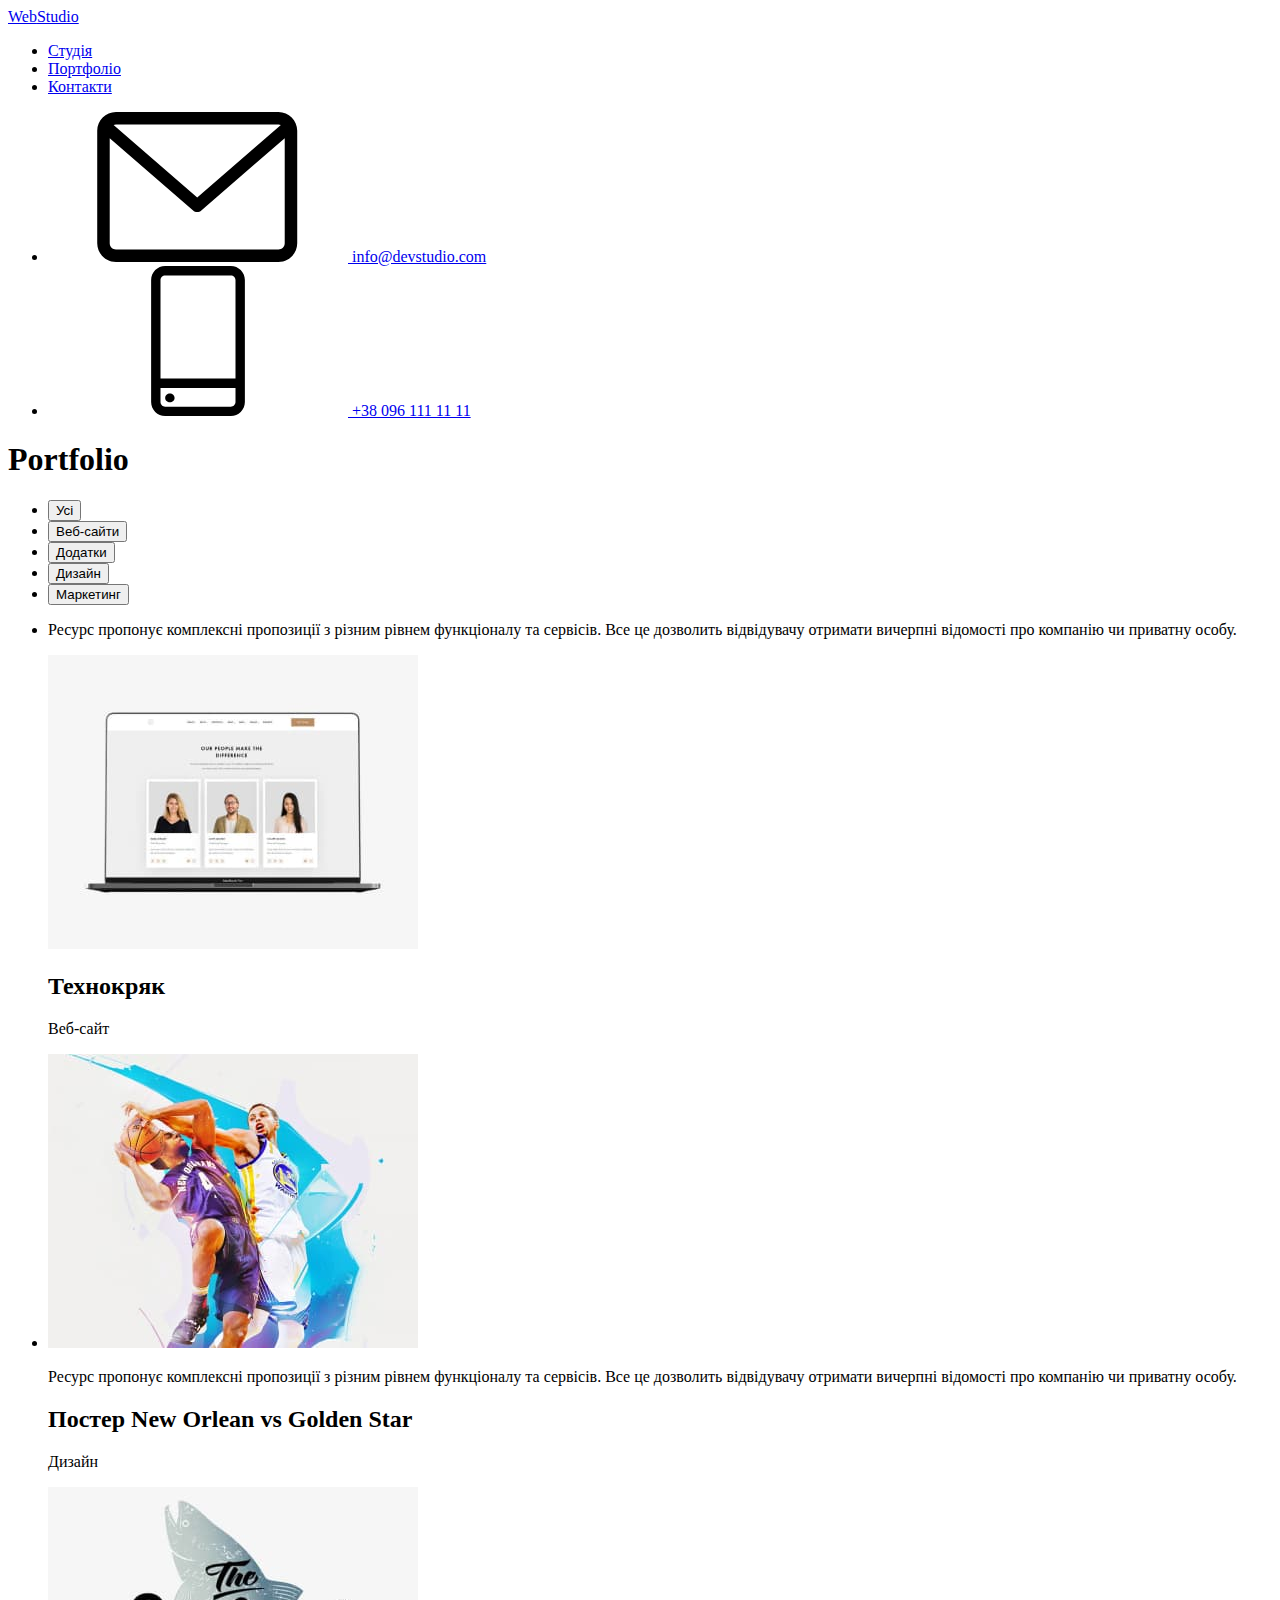
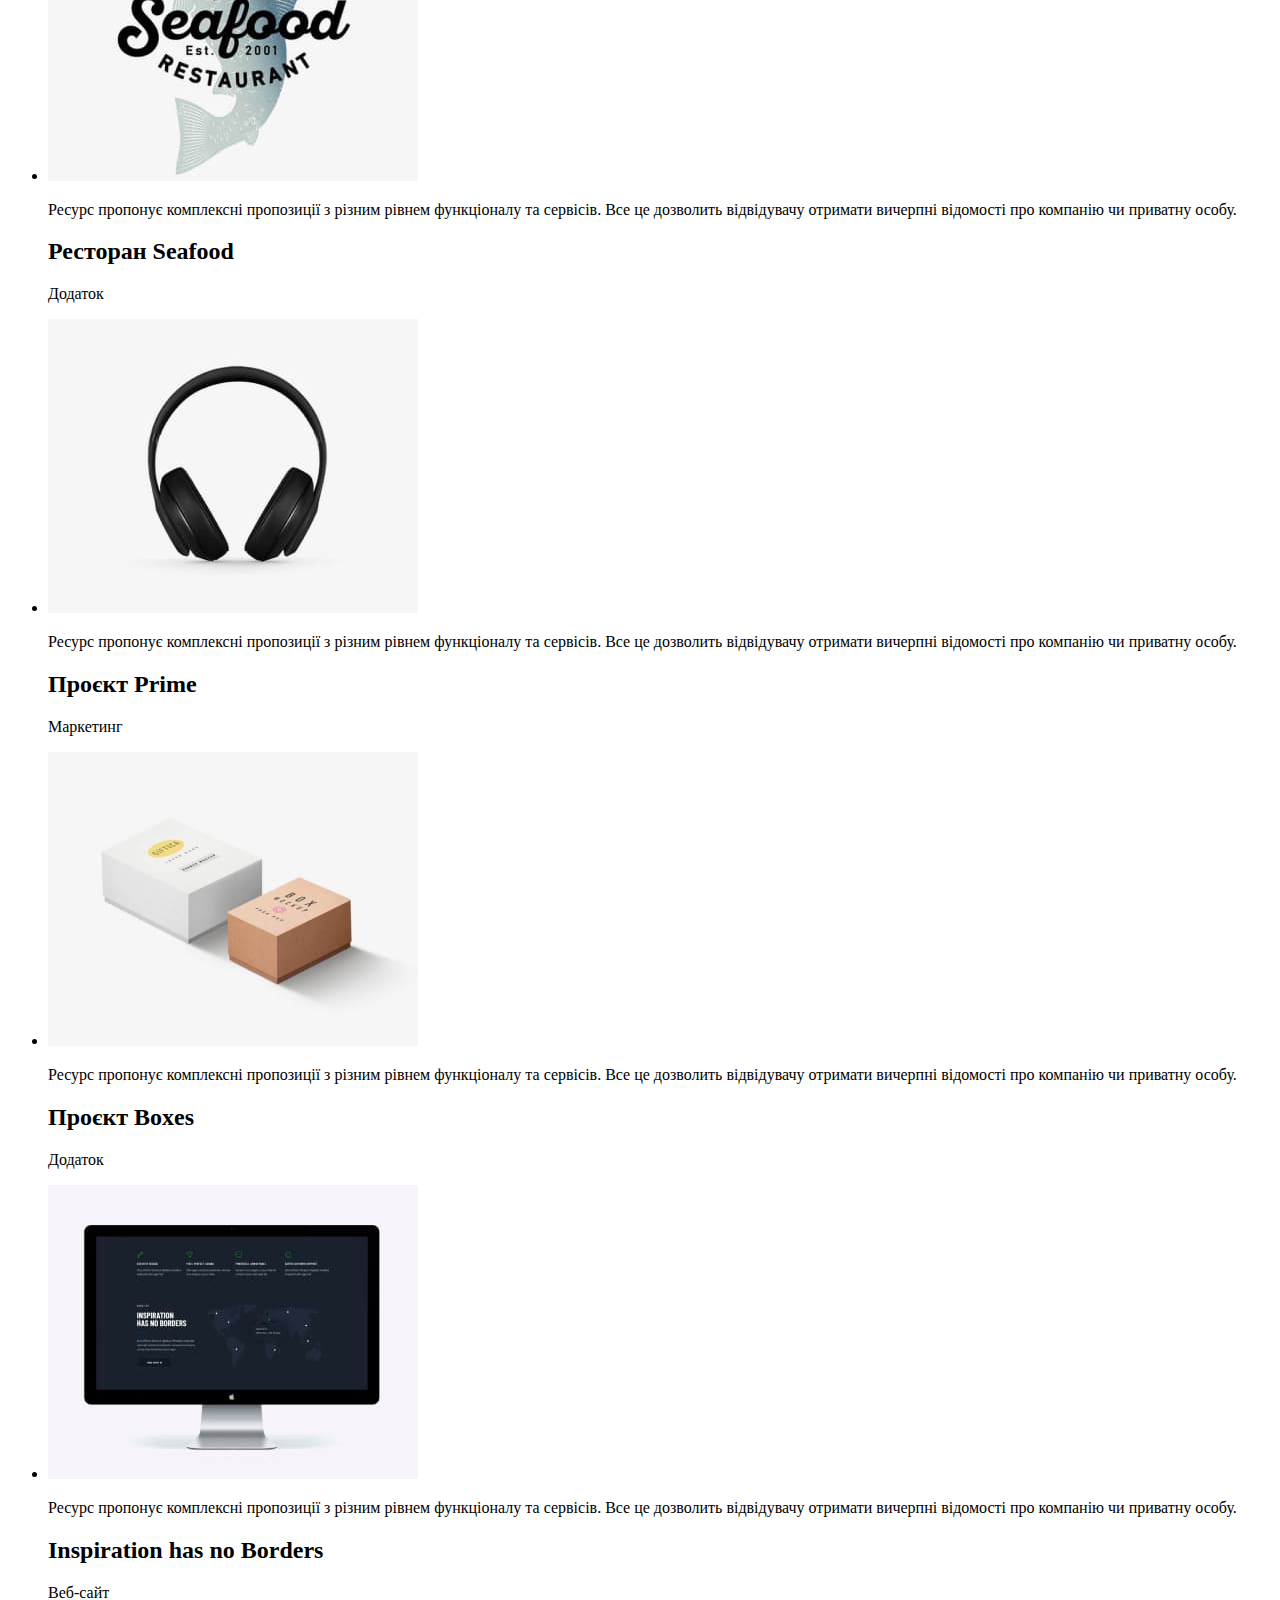
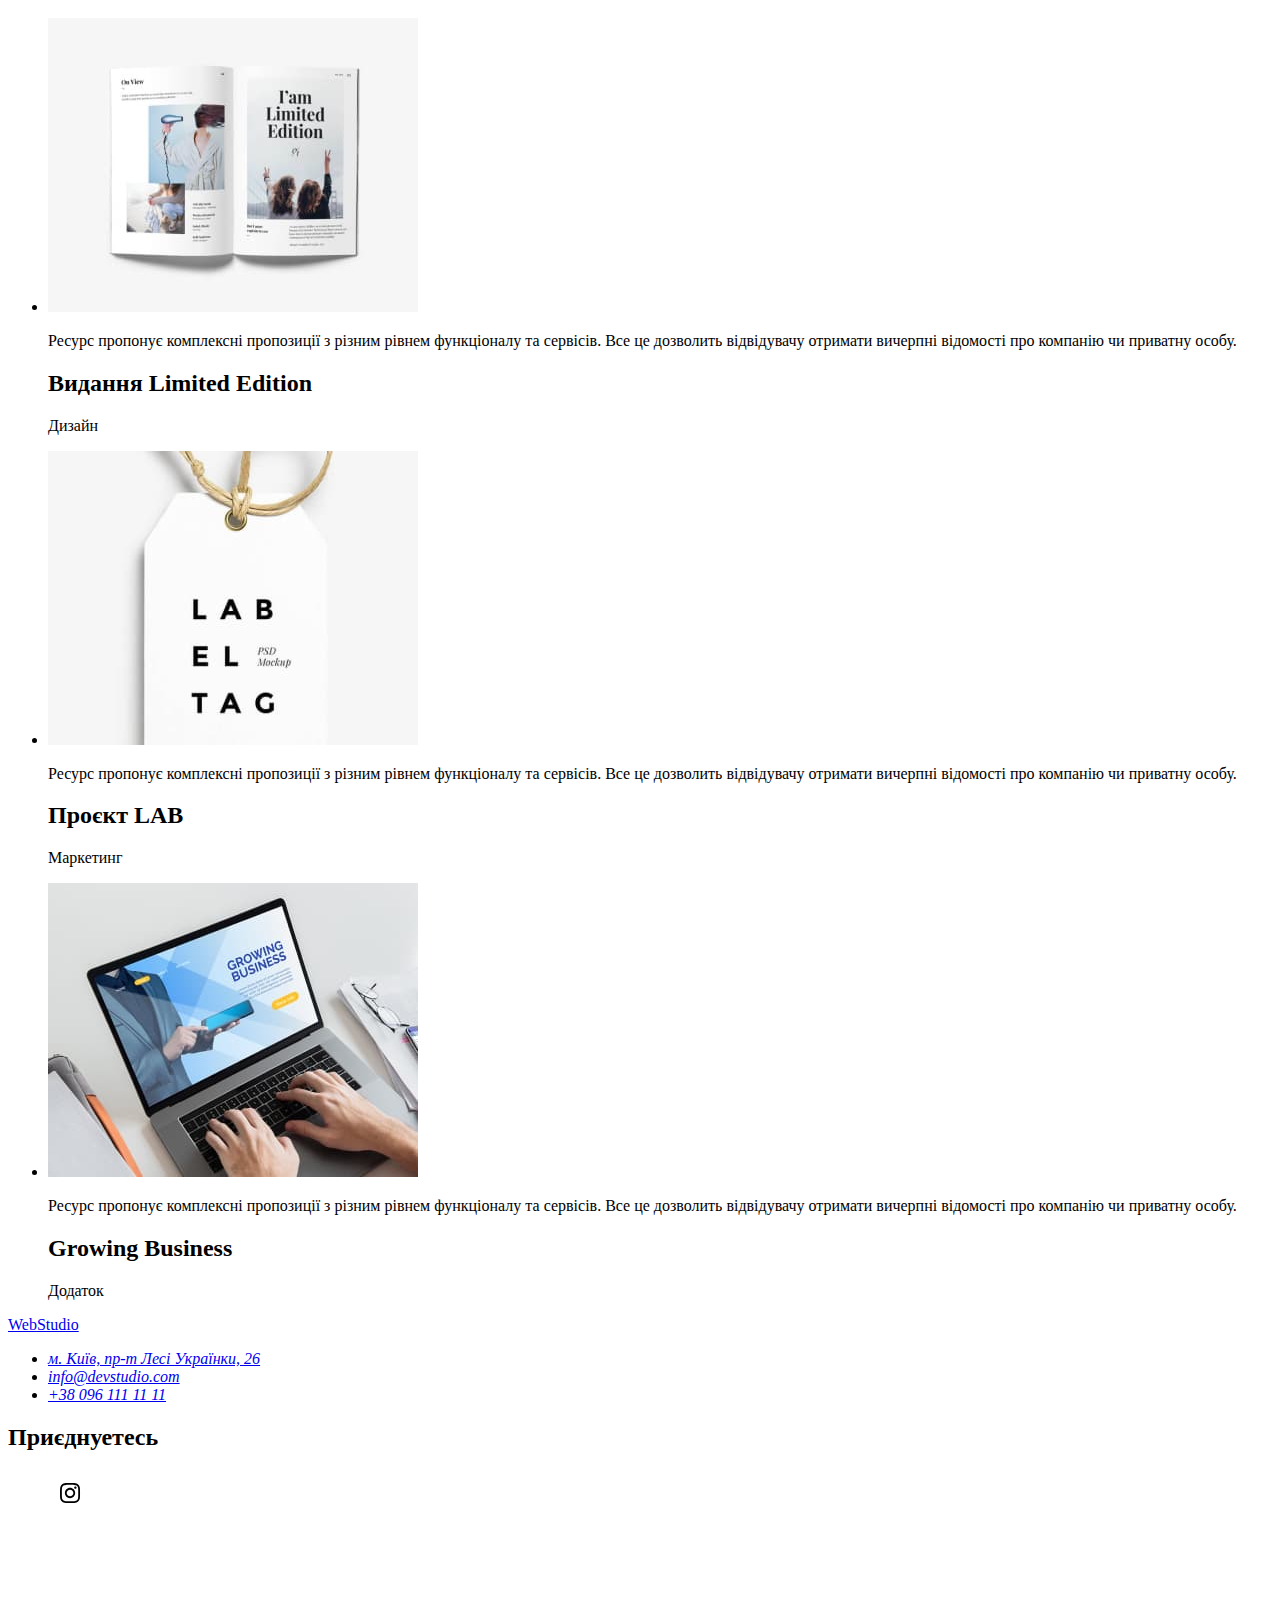
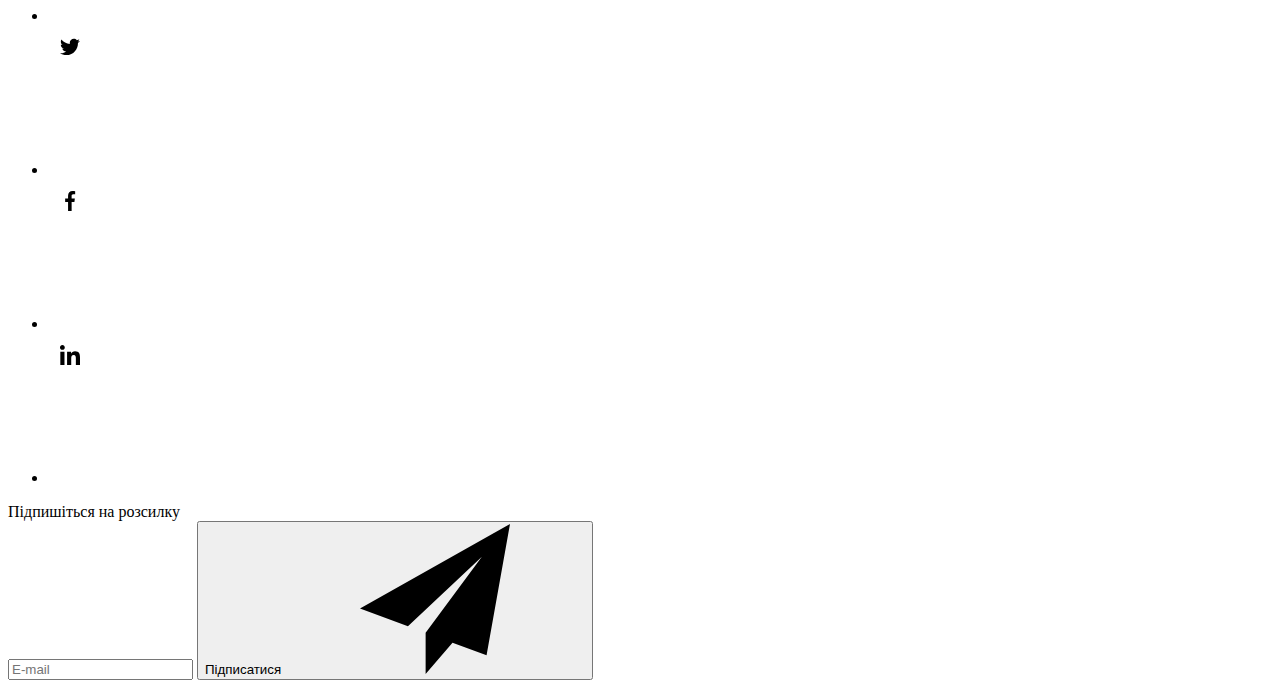
==== portfolio.html @ 0e7dcf39 "hw-7" ====
<!DOCTYPE html>
<html lang="uk">
  <head>
    <meta charset="UTF-8">
    <meta http-equiv="X-UA-Compatible" content="IE=edge">
    <meta name="viewport" content="width=device-width, initial-scale=1.0">
    <title>Document</title>
    <link rel="preconnect" href="https://fonts.googleapis.com" />
    <link rel="preconnect" href="https://fonts.gstatic.com" crossorigin />
    <link
      href="https://fonts.googleapis.com/css2?family=Raleway:wght@700&family=Roboto:wght@400;500;700;900&display=swap"
      rel="stylesheet"
    />
    <link rel="stylesheet" href="./dist/css/main.min.css">
</head>
<body>
  <header class="header">
    <div class="header__block container">
      <nav class="nav nav__block">
        <a class="logo header__block" href="./index.html"
          ><span class="logo__text">Web</span>Studio</a
        >
        <ul class="nav__list">
          <li class="nav__items">
            <a class="nav__link " href="./index.html">Студія</a>
          </li>
          <li class="nav__items">
            <a class="nav__link nav__link--current" href="./portfolio.html">Портфоліо</a>
          </li>
          <li class="nav__items">
            <a class="nav__link" href="./index.html">Контакти</a>
          </li>
        </ul>
      </nav>

      <ul class="contact">
        <li class="contact__items">
          <div class="contact__block">
            <a class="contact__link" href="mailto:info@devstudio.com"
            >
            <svg class="contact__icon">
              <use href="./images/icons.svg#icon-envelope">

              </use>
            </svg>
            info@devstudio.com</a
          >
        </div>
        </li>
          
        <li class="contact__items">
          <div class="contact__block">
          <a class="contact__link" href="tel:+380961111111"
            >
            
              <svg class="contact__icon">
                <use href="./images/icons.svg#icon-smartphone">

                </use>
              </svg>
            
            +38 096 111 11 11</a
          >
        </div>
        </li>
      
      </ul>
    </div>
    
</header>
    <main>
        <section class="section">
          <div class="container">
          <h1 class="visually-hidden">Portfolio</h1>
          <ul class="filters">
            <li class="filters__items">
              <button class="filters__button" type="button">Усі</button>
            </li>
            <li class="filters__items">
              <button class="filters__button" type="button">Веб-сайти</button>
            </li>
            <li class="filters__items">
              <button class="filters__button" type="button">Додатки</button>
            </li>
            <li class="filters__items">
              <button class="filters__button" type="button">Дизайн</button>
            </li>
            <li class="filters__items">
              <button class="filters__button" type="button">Маркетинг</button>
            </li>
          </ul>
          <ul class="portfolio">
            <li class="portfolio__items">
              <div class="portfolio__modal">
                <div class="overlay">
                  <p class="overlay__text">Ресурс пропонує комплексні пропозиції з різним рівнем функціоналу та сервісів. Все це дозволить відвідувачу отримати вичерпні відомості про компанію чи приватну особу.</p>
                </div>
                <img
                class="portfolio__img"
                src="./images/images-portfolio/img.jpg"
                alt="навушники"
                width="370"
                height="294"
              />
  
               </div>
              <div class="description">
                <h2 class="description__title">Технокряк</h2>
                <p class="description__text">Веб-сайт</p>
              </div>
            </li>
            <li class="portfolio__items">
              <div class="portfolio__modal">
                <img
                class="portfolio__img"
                src="./images/images-portfolio/img2.jpg"
                alt="навушники"
                width="370"
                height="294"
              />
              <div class="overlay">
                <p class="overlay__text">Ресурс пропонує комплексні пропозиції з різним рівнем функціоналу та сервісів. Все це дозволить відвідувачу отримати вичерпні відомості про компанію чи приватну особу.</p>
              </div>
               </div>
             <div class="description">
              <h2 class="description__title">
                Постер <span lang="en">New Orlean vs Golden Star</span>
              </h2>
              <p class="description__text">Дизайн</p>
             </div>
            </li>
            <li class="portfolio__items">
              <div class="portfolio__modal">
                <img
                class="portfolio__img"
                src="./images/images-portfolio/img3.jpg"
                alt="навушники"
                width="370"
                height="294"
              />
              <div class="overlay">
                <p class="overlay__text">Ресурс пропонує комплексні пропозиції з різним рівнем функціоналу та сервісів. Все це дозволить відвідувачу отримати вичерпні відомості про компанію чи приватну особу.</p>
              </div>
               </div>
             <div class="description">
              <h2 class="description__title">Ресторан Seafood</h2>
              <p class="description__text">Додаток</p>
             </div>
            </li>
            <li class="portfolio__items">
             <div class="portfolio__modal">
              <img class="portfolio__img"
              src="./images/images-portfolio/img4.jpg"
              alt="навушники"
              width="370"
              height="294"
            />
            <div class="overlay">
              <p class="overlay__text">Ресурс пропонує комплексні пропозиції з різним рівнем функціоналу та сервісів. Все це дозволить відвідувачу отримати вичерпні відомості про компанію чи приватну особу.</p>
            </div>
             </div>
              <div class="description">
                <h2 class="description__title">Проєкт Prime</h2>
              <p class="description__text">Маркетинг</p>
              </div>
            </li>
            <li class="portfolio__items">
            <div class="portfolio__modal">
              <img class="portfolio__img"
              src="./images/images-portfolio/img5.jpg"
              alt="дві коробки"
              width="370"
              height="294"
            />
            <div class="overlay">
              <p class="overlay__text">Ресурс пропонує комплексні пропозиції з різним рівнем функціоналу та сервісів. Все це дозволить відвідувачу отримати вичерпні відомості про компанію чи приватну особу.</p>
            </div>
            </div>
             <div class="description">
              <h2 class="description__title">Проєкт <span lang="en">Boxes</span></h2>
              <p class="description__text">Додаток</p>
             </div>
            </li>
            <li class="portfolio__items">
              <div class="portfolio__modal">
                <img
                class="portfolio__img"
                src="./images/images-portfolio/img6.jpg"
                width="370"
                height="294"
              />
              <div class="overlay">
                <p class="overlay__text">Ресурс пропонує комплексні пропозиції з різним рівнем функціоналу та сервісів. Все це дозволить відвідувачу отримати вичерпні відомості про компанію чи приватну особу.</p>
              </div>
               </div>
              <div class="description">
                <h2 class="description__title" lang="en">
                  Inspiration has no Borders 
                </h2>
                <p class="description__text">Веб-сайт</p>
              </div>
            </li>
            <li class="portfolio__items">
              <div class="portfolio__modal">
                <img
                class="portfolio__img"
                src="./images/images-portfolio/img7.jpg"
                alt="навушники"
                width="370"
                height="294"
              />
              <div class="overlay">
                <p class="overlay__text">Ресурс пропонує комплексні пропозиції з різним рівнем функціоналу та сервісів. Все це дозволить відвідувачу отримати вичерпні відомості про компанію чи приватну особу.</p>
              </div>
               </div>
              <div class="description">
                <h2 class="description__title">
                  Видання <span lang="en">Limited Edition</span>
                </h2>
                <p class="description__text">Дизайн</p>
              </div>
            </li>
            <li class="portfolio__items">
              <div class="portfolio__modal">
                <img
                class="portfolio__img"
                src="./images/images-portfolio/img8.jpg"
                alt="навушники"
                width="370"
                height="294"
              />
              <div class="overlay">
                <p class="overlay__text">Ресурс пропонує комплексні пропозиції з різним рівнем функціоналу та сервісів. Все це дозволить відвідувачу отримати вичерпні відомості про компанію чи приватну особу.</p>
              </div>
               </div>
              <div class="description">
                <h2 class="description__title">Проєкт <span lang="en">LAB</span></h2>
              <p class="description__text">Маркетинг</p>
              </div>
            </li>
            <li class="portfolio__items">
              <div class="portfolio__modal">
                <img
                class="portfolio__img"
                src="./images/images-portfolio/img9.jpg"
                alt="навушники"
                width="370"
                height="294"
              />
              <div class="overlay">
                <p class="overlay__text">Ресурс пропонує комплексні пропозиції з різним рівнем функціоналу та сервісів. Все це дозволить відвідувачу отримати вичерпні відомості про компанію чи приватну особу.</p>
              </div>
               </div>
              <div class="description">
                <h2 class="description__title" lang="en">Growing Business</h2>
              <p class="description__text">Додаток</p>
            </div>
          </li>
        </ul>
      </div>
        </section>
    </main>
    <footer class="footer">
      <div class="footer__flex container">
        <div class="footer__block">
          <a class="logo logo__color" href="./index.html"
            ><span class="logo__text">Web</span>Studio</a
          >
          <address class="address">
            <ul class="adress__list">
              <li class="adress__items">
                <a class="adress__link adress__link--color " href="#"> м. Київ, пр-т Лесі Українки, 26</a>
              </li>
              <li class="adress__items">
                <a class="adress__link " href=" mailto:info@devstudio.com"
                  >info@devstudio.com</a
                >
              </li>
              <li class="adress__items">
                <a class="adress__link " href="tel:+380961111111"
                  >+38 096 111 11 11</a
                >
              </li>
            
          </address>
        </div>
          <div class="social_block">
          </ul>
          <h2 class="social__title">Приєднуетесь</h2>
          <ul class="social__list">
            <li class="social__items">
              <a class="social__link social__link--color" href="">
              <svg class="social__icon"> 
                <use href="./images/icons.svg#icon-instagram" width="44" height="44">

              </use>
            </svg>
            </a>
            </li>
            <li class="social__items">
              <a class="social__link social__link--color" href="">
              <svg class="social__icon"> 
                <use href="./images/icons.svg#icon-twiter" width="44" height="44">

              </use>
            </svg>
            </a>
            </li>
            <li class="social__items">
              <a class="social__link social__link--color" href="">
              <svg class="social__icon"> 
                <use href="./images/icons.svg#icon-facebock" width="44" height="44">

              </use>
            </svg>
            </a>
            </li>
            <li class="social__items">
              <a class="social__link social__link--color" href="">
              <svg class="social__icon"> 
                <use href="./images/icons.svg#icon-in" width="44" height="44">

              </use>
            </svg>
            </a>
            </li>
          </ul>
          </div>
          <div class="subscription">
            <form class="subscription__form">
              <label class="subscription__lable" for="subscription__email">Підпишіться на розсилку</label>
             <div class="subscription__block">
              <input class="subscription__input" type="email" name="form-subscription" id="subscription__email" placeholder="E-mail">
              <button class="subscription__button" type="submit">
                Підписатися
              <svg class="subscription__icon"><use href="./images/icons.svg#icon-send"></use></svg>
              </button>
             </div>
            </form>
          </div>
      </div>
  </footer>
</body>
</html>
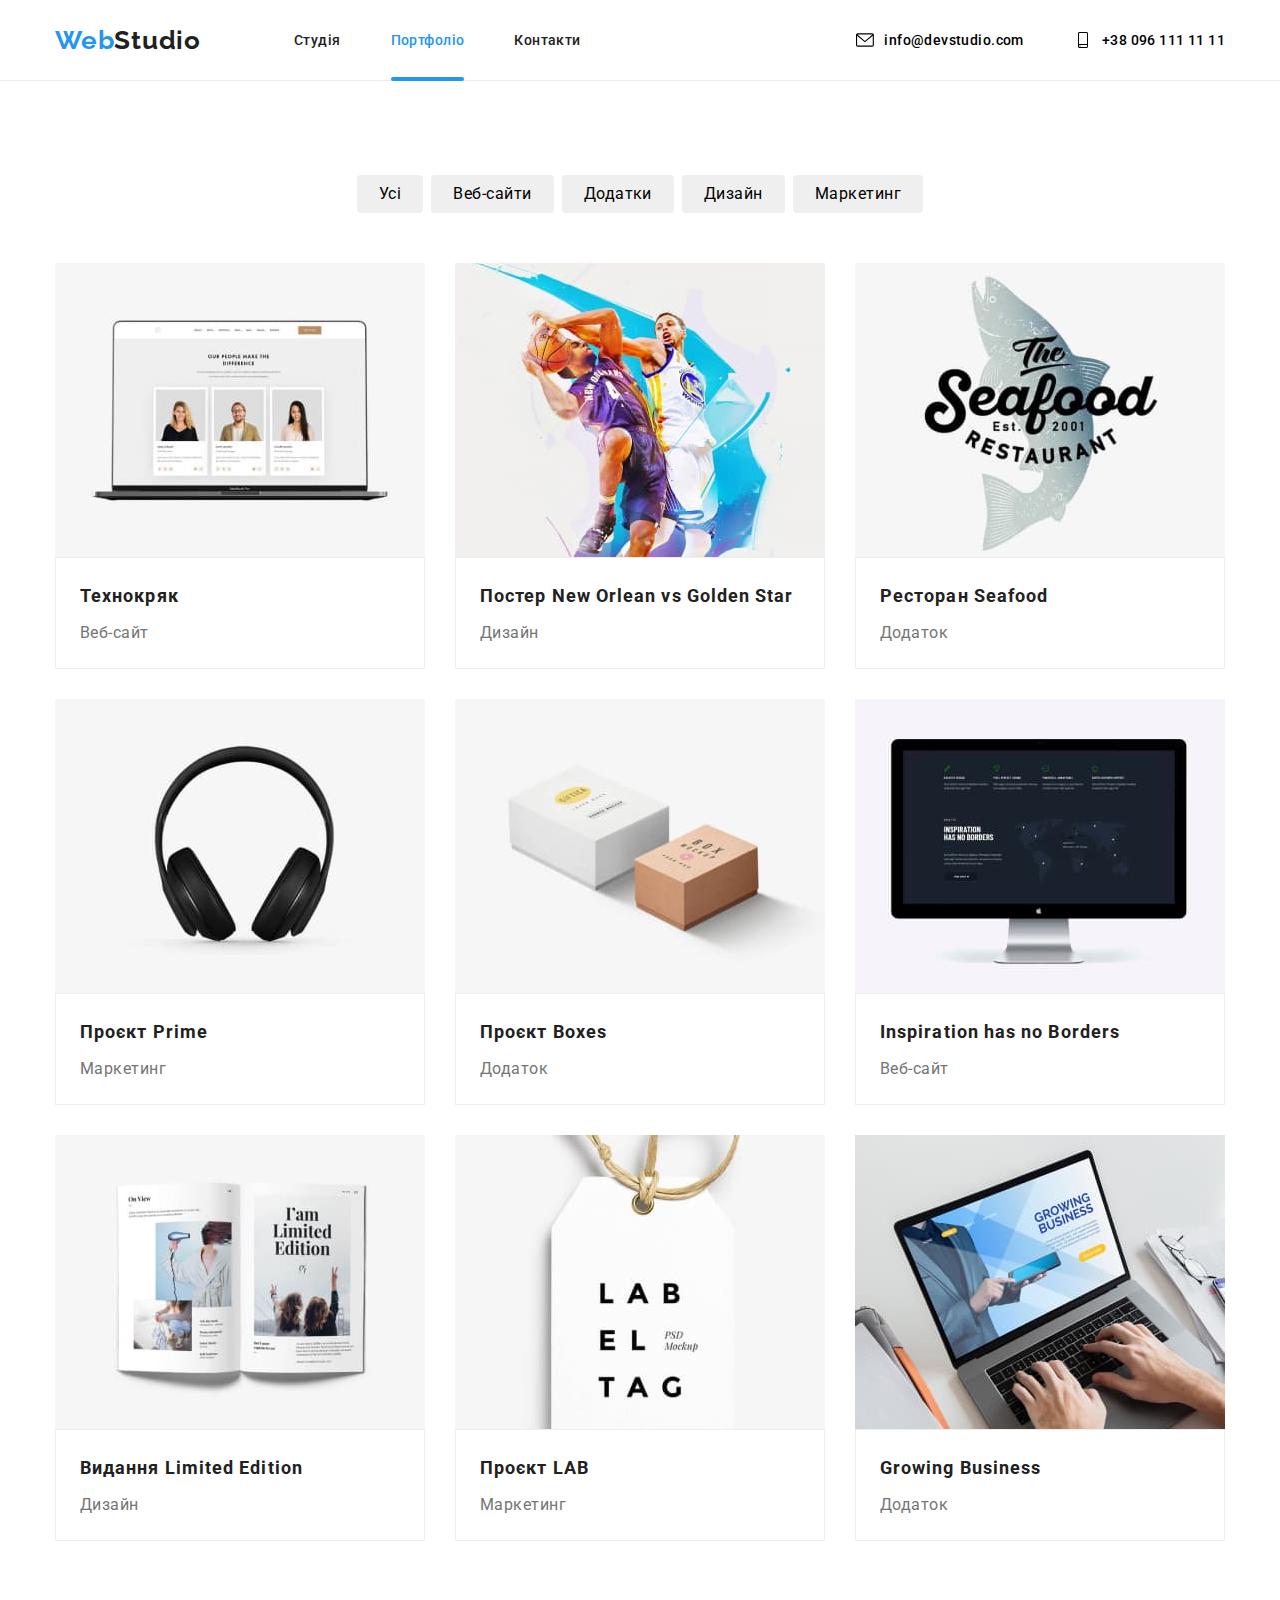
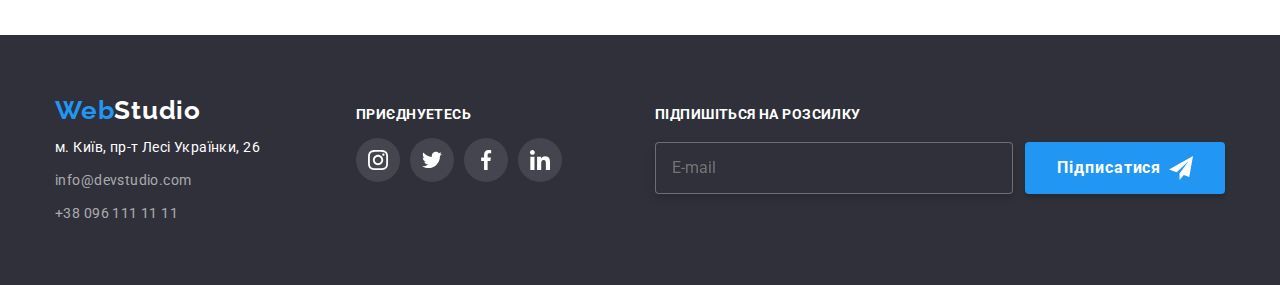
==== commit fd813915: "hw-7- не працювали стилі" ====
--- a/portfolio.html
+++ b/portfolio.html
@@ -11,7 +11,7 @@
       href="https://fonts.googleapis.com/css2?family=Raleway:wght@700&family=Roboto:wght@400;500;700;900&display=swap"
       rel="stylesheet"
     />
-    <link rel="stylesheet" href="./dist/css/main.min.css">
+    <link rel="stylesheet" href="./css/main.min.css">
 </head>
 <body>
   <header class="header">
--- a/css/main.min.css
+++ b/css/main.min.css
@@ -0,0 +1 @@
+/*! modern-normalize v1.1.0 | MIT License | https://github.com/sindresorhus/modern-normalize */*,::before,::after{-webkit-box-sizing:border-box;box-sizing:border-box}html{line-height:1.15;-webkit-text-size-adjust:100%;-moz-tab-size:4;-o-tab-size:4;tab-size:4}body{margin:0;font-family:system-ui,"Segoe UI",Roboto,Helvetica,Arial,sans-serif,"Apple Color Emoji","Segoe UI Emoji"}hr{height:0;color:inherit}abbr[title]{-webkit-text-decoration:underline dotted;text-decoration:underline dotted}b,strong{font-weight:bolder}code,kbd,samp,pre{font-family:ui-monospace,SFMono-Regular,Consolas,"Liberation Mono",Menlo,monospace;font-size:1em}small{font-size:80%}sub,sup{font-size:75%;line-height:0;position:relative;vertical-align:baseline}sub{bottom:-0.25em}sup{top:-0.5em}table{text-indent:0;border-color:inherit}button,input,optgroup,select,textarea{font-family:inherit;font-size:100%;line-height:1.15;margin:0}button,select{text-transform:none}button,[type=button],[type=reset],[type=submit]{-webkit-appearance:button}::-moz-focus-inner{border-style:none;padding:0}:-moz-focusring{outline:1px dotted ButtonText}:-moz-ui-invalid{box-shadow:none}legend{padding:0}progress{vertical-align:baseline}::-webkit-inner-spin-button,::-webkit-outer-spin-button{height:auto}[type=search]{-webkit-appearance:textfield;outline-offset:-2px}::-webkit-search-decoration{-webkit-appearance:none}::-webkit-file-upload-button{-webkit-appearance:button;font:inherit}summary{display:list-item}.visually-hidden{position:absolute;width:1px;height:1px;margin:-1px;border:0;padding:0;white-space:nowrap;-webkit-clip-path:inset(100%);clip-path:inset(100%);clip:rect(0 0 0 0);overflow:hidden}body{font-family:"Roboto",sans-serif;font-size:14px}.section{padding:94px 0}.container{width:1200px;margin:0 auto;padding:0 15px}*{margin:0;padding:0;-webkit-box-sizing:border-box;box-sizing:border-box}a{text-decoration:none;color:#212121}li{list-style:none}img{display:block}.header{border-bottom:1px solid #ececec}.header__block{display:-webkit-box;display:-ms-flexbox;display:flex;-webkit-box-align:center;-ms-flex-align:center;align-items:center}.logo{font-family:"Raleway",sans-serif;color:#212121;font-weight:700;font-size:26px;line-height:1.1923076923;letter-spacing:.03em;margin-right:93px;padding-top:24px;padding-bottom:24px}.logo__color{color:#fff}.logo__text{color:#2196f3}.nav__block{display:-webkit-box;display:-ms-flexbox;display:flex;-webkit-box-align:center;-ms-flex-align:center;align-items:center}.nav__list,.contact{display:-webkit-box;display:-ms-flexbox;display:flex;-webkit-box-align:center;-ms-flex-align:center;align-items:center;margin-left:auto}.nav__items,.contact__items{margin-right:50px}.nav__items:last-child,.contact__items:last-child{margin-right:0}.nav__link{position:relative;font-weight:500;line-height:1.1428571429;letter-spacing:.03em;padding:32px 0;display:block;-webkit-transition:color 250ms cubic-bezier(0.4, 0, 0.2, 1);transition:color 250ms cubic-bezier(0.4, 0, 0.2, 1)}.nav__link:hover,.nav__link:focus{color:#2196f3}.nav__link--current{color:#2196f3}.nav__link--current::after{content:"";position:absolute;bottom:-1px;left:0;width:100%;height:4px;background-color:#2196f3;border-radius:4px}.contact__link{color:var(--paragraph-color);font-weight:500;line-height:1.1428571429;letter-spacing:.03em;padding:32px 0;display:-webkit-box;display:-ms-flexbox;display:flex;-webkit-box-align:center;-ms-flex-align:center;align-items:center;-webkit-transition:color 250ms cubic-bezier(0.4, 0, 0.2, 1);transition:color 250ms cubic-bezier(0.4, 0, 0.2, 1)}.contact__link:hover,.contact__link:focus{color:#2196f3}.contact__icon{width:18px;height:16px;margin-right:10px;fill:currentColor}.hero{text-align:center;background-color:#2f303a;background-image:-webkit-gradient(linear, left bottom, left top, color-stop(100%, rgba(47, 48, 58, 0.4)), to(rgba(47, 48, 58, 0.4))),url(/images/hero-img.jpg);background-image:linear-gradient(to top, rgba(47, 48, 58, 0.4) 100%, rgba(47, 48, 58, 0.4) 100%),url(/images/hero-img.jpg);background-repeat:no-repeat;background-size:cover;background-position:center;padding:200px 0;max-width:1600px;margin:0 auto}.hero__title{font-weight:900;font-size:44px;line-height:1.3636363636;letter-spacing:.06em;text-transform:uppercase;color:#fff;margin-bottom:30px;width:700px;margin:0 auto}.hero__button{background-color:#2196f3;color:#fff;margin-top:30px;font-weight:700;font-size:16px;line-height:1.875;cursor:pointer;padding:10px 32px;border:1px solid #2196f3;border-radius:4px}.features__list{display:-webkit-box;display:-ms-flexbox;display:flex}.features__list>.features__items:not(:first-child){margin-left:30px}.features__items{width:270px}.features__block{width:270px;height:120px;display:-webkit-box;display:-ms-flexbox;display:flex;-webkit-box-pack:center;-ms-flex-pack:center;justify-content:center;-webkit-box-align:center;-ms-flex-align:center;align-items:center;background-color:#f5f4fa;border-radius:4px;margin-bottom:30px}.features__icon{width:70px;height:70px}.features__title{font-size:14px;line-height:1.1428571429;letter-spacing:.03em;text-transform:uppercase;margin-bottom:10px}.features__text{line-height:1.7142857143;letter-spacing:.03em;color:#757575}.work__title{margin-bottom:50px;font-size:36px;line-height:1.1666666667;letter-spacing:.03em;text-align:center}.work__list{display:-webkit-box;display:-ms-flexbox;display:flex}.work__items{position:relative}.work__items:not(:first-child){margin-left:30px}.work__lable{font-weight:700;font-size:14px;line-height:1.1428571429;letter-spacing:.03em;text-transform:uppercase;color:#fff;background-color:rgba(47,48,58,.8)}.work__lable--position{display:-webkit-box;display:-ms-flexbox;display:flex;-webkit-box-pack:center;-ms-flex-pack:center;justify-content:center;-webkit-box-align:center;-ms-flex-align:center;align-items:center;position:absolute;bottom:0;left:0;width:100%;height:70px}.team__section{background-color:#f5f4fa;padding-top:94px;padding-bottom:94px}.team__title{margin-bottom:50px;font-size:36px;line-height:1.1666666667;letter-spacing:.03em;text-align:center}.team__list{display:-webkit-box;display:-ms-flexbox;display:flex;-webkit-box-pack:center;-ms-flex-pack:center;justify-content:center;margin:0 auto}.team__items{background-color:#fff;-webkit-box-shadow:0 4px 2px -2px #a4a4a4;box-shadow:0 4px 2px -2px #a4a4a4}.team__items:not(:first-child){margin-left:30px}.wraper{padding-top:30px;padding-bottom:30px}.wraper__name{margin-bottom:10px;font-weight:500;font-size:16px;line-height:1.1875;letter-spacing:.03em;text-align:center}.wraper__skills{font-size:16px;line-height:1.1875;letter-spacing:.03em;color:#757575;text-align:center}.social{display:-webkit-box;display:-ms-flexbox;display:flex;-webkit-box-pack:center;-ms-flex-pack:center;justify-content:center;-webkit-box-align:center;-ms-flex-align:center;align-items:center;margin-top:16px}.social__items:not(:last-child){margin-right:10px}.social__link{fill:#afb1b8;display:-webkit-box;display:-ms-flexbox;display:flex;-webkit-box-pack:center;-ms-flex-pack:center;justify-content:center;width:100%;height:100%;border-radius:50%;-webkit-transition:background-color 250ms cubic-bezier(0.4, 0, 0.2, 1),fill 250ms cubic-bezier(0.4, 0, 0.2, 1);transition:background-color 250ms cubic-bezier(0.4, 0, 0.2, 1),fill 250ms cubic-bezier(0.4, 0, 0.2, 1)}.social__link:hover,.social__link:focus{background-color:#2196f3;fill:#fff}.social__link--color{display:-webkit-box;display:-ms-flexbox;display:flex;-webkit-box-pack:center;-ms-flex-pack:center;justify-content:center;fill:#fff;background-color:rgba(255,255,255,.1);border-radius:50%}.social__icon{width:44px;height:44px}.client__title{margin-bottom:50px;font-size:36px;line-height:1.1666666667;letter-spacing:.03em;text-align:center}.client__list{display:-webkit-box;display:-ms-flexbox;display:flex;-webkit-box-pack:justify;-ms-flex-pack:justify;justify-content:space-between}.client__items{width:170px}.client__link{width:100%;height:90px;border:1px solid #afb1b8;fill:#afb1b8;border-radius:4px;display:-webkit-box;display:-ms-flexbox;display:flex;-webkit-box-pack:center;-ms-flex-pack:center;justify-content:center;-webkit-box-align:center;-ms-flex-align:center;align-items:center;-webkit-transition:fill 250ms cubic-bezier(0.4, 0, 0.2, 1),border-color 250ms cubic-bezier(0.4, 0, 0.2, 1);transition:fill 250ms cubic-bezier(0.4, 0, 0.2, 1),border-color 250ms cubic-bezier(0.4, 0, 0.2, 1)}.client__link:hover,.client__link:focus{border-color:#2196f3;fill:#2196f3}.client__icon{width:106px;height:60px}.footer{background-color:#2f303a;padding-top:60px;padding-bottom:60px}.footer__flex{display:-webkit-box;display:-ms-flexbox;display:flex;-webkit-box-align:baseline;-ms-flex-align:baseline;align-items:baseline}.footer__block{margin-right:70px;min-width:231px}.address{margin-top:9px}.adress__list{-webkit-box-orient:vertical;-webkit-box-direction:normal;-ms-flex-direction:column;flex-direction:column}.adress__items{margin-top:9px}.adress__link{font-style:normal;letter-spacing:.03em;line-height:1.7142857143;color:rgba(255,255,255,.6);-webkit-transition:color 250ms cubic-bezier(0.4, 0, 0.2, 1);transition:color 250ms cubic-bezier(0.4, 0, 0.2, 1)}.adress__link:hover,.adress__link:focus{color:#2196f3}.adress__link--color{color:#fff}.social__title{color:#fff;font-size:14px;line-height:1.1428571429;letter-spacing:.03em;text-transform:uppercase}.social__list{display:-webkit-box;display:-ms-flexbox;display:flex;-webkit-box-pack:center;-ms-flex-pack:center;justify-content:center;-webkit-box-align:center;-ms-flex-align:center;align-items:center;margin-top:16px}.social__items:not(:last-child){margin-right:10px}.subscription{position:relative;width:570px;margin-left:93px}.subscription__lable{color:#fff;font-size:14px;font-weight:700;line-height:1.1428571429;letter-spacing:.03em;text-transform:uppercase}.subscription__block{display:-webkit-inline-box;display:-ms-inline-flexbox;display:inline-flex;margin-top:20px}.subscription__input{width:358px;margin-right:12px;padding:15px 16px;background-color:#2f303a;color:rgba(255,255,255,.6);border:1px solid rgba(255,255,255,.3);-webkit-filter:drop-shadow(0px 4px 4px rgba(0, 0, 0, 0.15));filter:drop-shadow(0px 4px 4px rgba(0, 0, 0, 0.15));border-radius:4px;font-family:inherit;font-size:16px;line-height:1.25;-webkit-transition:outline 250ms cubic-bezier(0.4, 0, 0.2, 1);transition:outline 250ms cubic-bezier(0.4, 0, 0.2, 1)}.subscription__input:focus{outline:1px solid #2196f3;color:#fff}.subscription__button{display:-webkit-box;display:-ms-flexbox;display:flex;-ms-flex-pack:distribute;justify-content:space-around;-webkit-box-align:center;-ms-flex-align:center;align-items:center;width:200px;background:#2196f3;-webkit-box-shadow:0px 4px 4px rgba(0,0,0,.15);box-shadow:0px 4px 4px rgba(0,0,0,.15);border-radius:4px;border:none;cursor:pointer;padding:10px 28px;font-family:inherit;font-style:normal;font-weight:700;font-size:16px;line-height:1.875;letter-spacing:.06em;color:#fff}.subscription__icon{width:24px;height:24px;fill:#fff}.beack-drop{position:fixed;top:0;left:0;width:100%;height:100%;background-color:rgba(0,0,0,.1019607843);opacity:1;-webkit-transition:opacity 250ms cubic-bezier(0.4, 0, 0.2, 1),visibility 250ms cubic-bezier(0.4, 0, 0.2, 1);transition:opacity 250ms cubic-bezier(0.4, 0, 0.2, 1),visibility 250ms cubic-bezier(0.4, 0, 0.2, 1)}.beack-drop.is-hidden{opacity:0;visibility:hidden}.beack-drop.is-hidden .modal{-webkit-transform:translate(-50%, -50%) scale(0.9);transform:translate(-50%, -50%) scale(0.9)}.modal{position:absolute;top:50%;left:50%;padding:40px;-webkit-transform:translate(-50%, -50%) scale(1);transform:translate(-50%, -50%) scale(1);-webkit-transition:-webkit-transform 250ms cubic-bezier(0.4, 0, 0.2, 1);transition:-webkit-transform 250ms cubic-bezier(0.4, 0, 0.2, 1);transition:transform 250ms cubic-bezier(0.4, 0, 0.2, 1);transition:transform 250ms cubic-bezier(0.4, 0, 0.2, 1), -webkit-transform 250ms cubic-bezier(0.4, 0, 0.2, 1);width:558px;background-color:#fff;-webkit-box-shadow:0px 1px 3px rgba(0,0,0,.12),0px 1px 1px rgba(0,0,0,.14),0px 2px 1px rgba(0,0,0,.2);box-shadow:0px 1px 3px rgba(0,0,0,.12),0px 1px 1px rgba(0,0,0,.14),0px 2px 1px rgba(0,0,0,.2)}.modal__button{position:absolute;top:8px;right:8px;width:30px;height:30px;display:-webkit-box;display:-ms-flexbox;display:flex;-webkit-box-pack:center;-ms-flex-pack:center;justify-content:center;-webkit-box-align:center;-ms-flex-align:center;align-items:center;cursor:pointer;border-color:rgba(0,0,0,.0392156863);border-radius:50%;background-color:#fff;-webkit-transition:color 250ms cubic-bezier(0.4, 0, 0.2, 1);transition:color 250ms cubic-bezier(0.4, 0, 0.2, 1)}.modal__button:hover{fill:#2196f3}.modal__icon{width:18px;height:18px}.registration__title{margin-bottom:12px;font-family:inherit;font-size:20px;line-height:1.15;text-align:center;letter-spacing:.03em}.form__block{margin-bottom:10px}.form__input{position:relative;width:100%;height:40px;border:1px solid rgba(33,33,33,.2);border-radius:4px;padding-top:5px;padding-bottom:5px;padding-left:40px;margin-top:4px;-webkit-transition:outline-color 250ms cubic-bezier(0.4, 0, 0.2, 1);transition:outline-color 250ms cubic-bezier(0.4, 0, 0.2, 1)}.form__input:focus{outline-color:#2196f3}.form__input:focus+.form__icon{fill:#2196f3}.form__icon{width:18px;height:18px;-webkit-transition:fill 250ms cubic-bezier(0.4, 0, 0.2, 1);transition:fill 250ms cubic-bezier(0.4, 0, 0.2, 1)}.form__person,.form__tel,.form__email{position:relative}.form__icon--person,.form__icon--tel,.form__icon--email{position:absolute;top:75%;left:14px;-webkit-transform:translateY(-75%);transform:translateY(-75%)}.form__textarea--block{margin-bottom:20px}.form__text{font-weight:400;font-size:12px;line-height:1.1666666667;letter-spacing:.01em;color:#757575}.form__textarea{display:block;width:100%;height:120px;border:1px solid rgba(33,33,33,.2);border-radius:4px;resize:none;margin-top:4px;padding:12px 16px;-webkit-transition:outline-color 250ms cubic-bezier(0.4, 0, 0.2, 1);transition:outline-color 250ms cubic-bezier(0.4, 0, 0.2, 1)}.form__textarea:focus{outline-color:#2196f3}.form__checkbox{display:-webkit-box;display:-ms-flexbox;display:flex;-webkit-box-pack:center;-ms-flex-pack:center;justify-content:center;margin-bottom:30px}.checkbox{display:-webkit-box;display:-ms-flexbox;display:flex;-webkit-box-align:center;-ms-flex-align:center;align-items:center;cursor:pointer}.checkbox__input:checked+.checkbox__icon{background-image:url(/images/icon-check.svg);background-size:contain;background-color:#2196f3;border-color:#2196f3;background-origin:border-box}.checkbox__icon{display:inline-block;width:16px;height:15px;border:2px solid #212121;border-radius:2px;-webkit-transition:background-color 250ms cubic-bezier(0.4, 0, 0.2, 1),border-color 250ms cubic-bezier(0.4, 0, 0.2, 1);transition:background-color 250ms cubic-bezier(0.4, 0, 0.2, 1),border-color 250ms cubic-bezier(0.4, 0, 0.2, 1)}.checkbox__icon+.checkbox__text{padding-left:7px}.checkbox__text{font-family:inherit;font-style:normal;font-weight:400;font-size:14px;line-height:1.7142857143;letter-spacing:.03em;color:#757575}.checkbox__link{color:#2196f3;text-decoration:underline}.send{display:-webkit-box;display:-ms-flexbox;display:flex;-webkit-box-pack:center;-ms-flex-pack:center;justify-content:center;-webkit-box-align:center;-ms-flex-align:center;align-items:center}.send__button{padding:10px 52px;background-color:#2196f3;color:#fff;cursor:pointer;border:none;border-radius:4px;-webkit-box-sizing:border-box;box-sizing:border-box;-webkit-box-shadow:0px 1px 3px rgba(0,0,0,.12),0px 1px 1px rgba(0,0,0,.14),0px 2px 1px rgba(0,0,0,.2);box-shadow:0px 1px 3px rgba(0,0,0,.12),0px 1px 1px rgba(0,0,0,.14),0px 2px 1px rgba(0,0,0,.2);font-family:inherit;font-weight:700;font-size:16px;line-height:1.875;letter-spacing:.06em}.filters{display:-webkit-box;display:-ms-flexbox;display:flex;-webkit-box-pack:center;-ms-flex-pack:center;justify-content:center;margin-bottom:50px}.filters__items:not(:first-child){margin-left:8px}.filters__button{cursor:pointer;letter-spacing:.03em;font-size:16px;line-height:1.625;padding:6px 22px;border:1px solid #f5f4fa;border-radius:4px;border:none;-webkit-transition:background-color 250ms cubic-bezier(0.4, 0, 0.2, 1),color 250ms cubic-bezier(0.4, 0, 0.2, 1),-webkit-box-shadow 250ms cubic-bezier(0.4, 0, 0.2, 1);transition:background-color 250ms cubic-bezier(0.4, 0, 0.2, 1),color 250ms cubic-bezier(0.4, 0, 0.2, 1),-webkit-box-shadow 250ms cubic-bezier(0.4, 0, 0.2, 1);transition:background-color 250ms cubic-bezier(0.4, 0, 0.2, 1),color 250ms cubic-bezier(0.4, 0, 0.2, 1),box-shadow 250ms cubic-bezier(0.4, 0, 0.2, 1);transition:background-color 250ms cubic-bezier(0.4, 0, 0.2, 1),color 250ms cubic-bezier(0.4, 0, 0.2, 1),box-shadow 250ms cubic-bezier(0.4, 0, 0.2, 1),-webkit-box-shadow 250ms cubic-bezier(0.4, 0, 0.2, 1)}.filters__button:hover,.filters__button:focus{background-color:#2196f3;color:#fff;-webkit-box-shadow:0px 3px 1px rgba(0,0,0,.1),0px 1px 2px rgba(0,0,0,.08),0px 2px 2px rgba(0,0,0,.12);box-shadow:0px 3px 1px rgba(0,0,0,.1),0px 1px 2px rgba(0,0,0,.08),0px 2px 2px rgba(0,0,0,.12)}.portfolio{display:-webkit-box;display:-ms-flexbox;display:flex;-ms-flex-wrap:wrap;flex-wrap:wrap;gap:30px}.portfolio__items{-webkit-transition:-webkit-box-shadow 250ms cubic-bezier(0.4, 0, 0.2, 1);transition:-webkit-box-shadow 250ms cubic-bezier(0.4, 0, 0.2, 1);transition:box-shadow 250ms cubic-bezier(0.4, 0, 0.2, 1);transition:box-shadow 250ms cubic-bezier(0.4, 0, 0.2, 1), -webkit-box-shadow 250ms cubic-bezier(0.4, 0, 0.2, 1);width:calc((100% - 60px)/3)}.portfolio__items:nth-child(3n+1){margin-left:0}.portfolio__items:nth-last-child(-n+3){margin-bottom:0}.portfolio__items:hover{-webkit-box-shadow:0px 1px 1px rgba(0,0,0,.12),0px 4px 4px rgba(0,0,0,.06),1px 4px 6px rgba(0,0,0,.16);box-shadow:0px 1px 1px rgba(0,0,0,.12),0px 4px 4px rgba(0,0,0,.06),1px 4px 6px rgba(0,0,0,.16)}.portfolio__items:hover .overlay{opacity:.9;-webkit-transform:translateY(0);transform:translateY(0)}.portfolio__modal{position:relative;overflow:hidden;cursor:pointer}.overlay{position:absolute;top:0;left:0;width:100%;height:100%;background-color:#2196f3;-webkit-transform:translateY(100%);transform:translateY(100%);-webkit-transition:250ms cubic-bezier(0.4, 0, 0.2, 1);transition:250ms cubic-bezier(0.4, 0, 0.2, 1)}.overlay__text{display:-webkit-box;display:-ms-flexbox;display:flex;-webkit-box-pack:center;-ms-flex-pack:center;justify-content:center;-webkit-box-align:center;-ms-flex-align:center;align-items:center;width:100%;height:100%;padding:0 24px;font-size:18px;line-height:1.5555555556;letter-spacing:.03em;color:#fff}.description{padding:20px 24px;border:1px solid #eee}.description__title{font-size:18px;letter-spacing:.06em;color:#212121;line-height:2;margin-bottom:4px}.description__text{font-size:16px;letter-spacing:.03em;color:#757575;line-height:1.875}/*# sourceMappingURL=main.min.css.map */